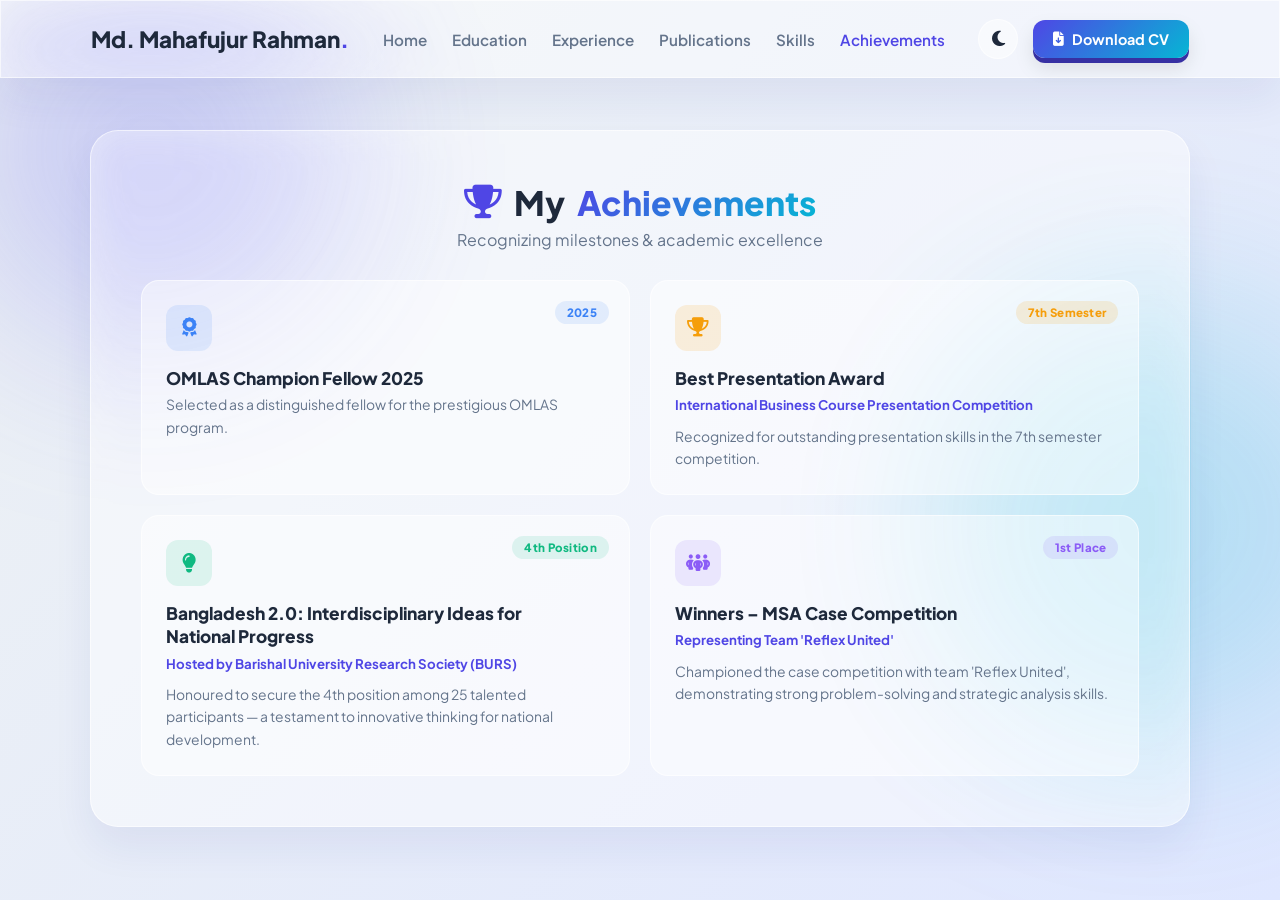
==== achievements.html @ bdf2645d "Rename Achievements.html to achievements.html" ====
<!DOCTYPE html>
<html lang="en" data-theme="light">
<head>
  <meta charset="UTF-8">
  <meta name="viewport" content="width=device-width, initial-scale=1.0">
  <title>Achievements | Md. Mahafujur Rahman</title>
  <link rel="stylesheet" href="style.css?v=7">
  <link rel="stylesheet" href="https://cdnjs.cloudflare.com/ajax/libs/font-awesome/6.4.0/css/all.min.css">
</head>
<body>

  <!-- Background Shapes -->
  <div class="bg-shape shape1"></div>
  <div class="bg-shape shape2"></div>

  <!-- Navigation Bar -->
  <nav class="navbar">
    <div class="logo">Md. Mahafujur Rahman<span>.</span></div>
    <ul class="nav-links">
      <li><a href="index.html">Home</a></li>
      <li><a href="education.html">Education</a></li>
      <li><a href="experience.html">Experience</a></li>
      <li><a href="publications.html">Publications</a></li>
      <li><a href="skills.html">Skills</a></li>
      <li><a href="achievements.html" class="active">Achievements</a></li>
    </ul>
    <div class="nav-right">
      <button id="theme-toggle" aria-label="Toggle Theme">
        <i class="fa-solid fa-moon"></i>
      </button>
      <a href="cv.pdf" download class="cv-btn-3d">
        <i class="fa-solid fa-file-arrow-down"></i> Download CV
      </a>
    </div>
  </nav>

  <!-- Achievements Section -->
  <section class="hero-section">
    <div class="glass-card main-card">

      <!-- Header -->
      <div class="edu-header">
        <h2><i class="fa-solid fa-trophy"></i> My <span class="gradient-text">Achievements</span></h2>
        <p>Recognizing milestones &amp; academic excellence</p>
      </div>

      <div class="ach-grid">

        <!-- 1. OMLAS Champion Fellow -->
        <div class="ach-card">
          <span class="ach-badge blue">2025</span>
          <div class="ach-icon blue"><i class="fa-solid fa-award"></i></div>
          <h4>OMLAS Champion Fellow 2025</h4>
          <p>Selected as a distinguished fellow for the prestigious OMLAS program.</p>
        </div>

        <!-- 2. Best Presentation Award -->
        <div class="ach-card">
          <span class="ach-badge yellow">7th Semester</span>
          <div class="ach-icon yellow"><i class="fa-solid fa-trophy"></i></div>
          <h4>Best Presentation Award</h4>
          <p class="ach-sub">International Business Course Presentation Competition</p>
          <p>Recognized for outstanding presentation skills in the 7th semester competition.</p>
        </div>

        <!-- 3. Bangladesh 2.0 Contest -->
        <div class="ach-card">
          <span class="ach-badge green">4th Position</span>
          <div class="ach-icon green"><i class="fa-solid fa-lightbulb"></i></div>
          <h4>Bangladesh 2.0: Interdisciplinary Ideas for National Progress</h4>
          <p class="ach-sub">Hosted by Barishal University Research Society (BURS)</p>
          <p>Honoured to secure the 4th position among 25 talented participants — a testament to innovative thinking for national development.</p>
        </div>

        <!-- 4. MSA Case Competition -->
        <div class="ach-card">
          <span class="ach-badge purple">1st Place</span>
          <div class="ach-icon purple"><i class="fa-solid fa-people-group"></i></div>
          <h4>Winners – MSA Case Competition</h4>
          <p class="ach-sub">Representing Team 'Reflex United'</p>
          <p>Championed the case competition with team 'Reflex United', demonstrating strong problem-solving and strategic analysis skills.</p>
        </div>

      </div>

    </div>
  </section>

  <script src="script.js"></script>
</body>
</html>
---- style.css ----
@import url('https://fonts.googleapis.com/css2?family=Plus+Jakarta+Sans:wght@400;500;600;700;800&display=swap');

:root[data-theme="light"] {
  --bg-gradient: linear-gradient(135deg, #eef2f3 0%, #e0e7ff 100%);
  --glass-bg: rgba(255, 255, 255, 0.45);
  --glass-border: rgba(255, 255, 255, 0.6);
  --glass-shadow: 0 20px 40px rgba(31, 38, 135, 0.07);
  --text-main: #1e293b;
  --text-muted: #64748b;
  --accent-color: #4f46e5;
  --gradient-text: linear-gradient(135deg, #4f46e5 0%, #06b6d4 100%);
  --btn-shadow: #3730a3;
  --icon-hover: #ffffff;
}

:root[data-theme="dark"] {
  --bg-gradient: linear-gradient(135deg, #0f172a 0%, #172554 100%);
  --glass-bg: rgba(15, 23, 42, 0.55);
  --glass-border: rgba(255, 255, 255, 0.1);
  --glass-shadow: 0 20px 40px rgba(0, 0, 0, 0.3);
  --text-main: #f8fafc;
  --text-muted: #94a3b8;
  --accent-color: #38bdf8;
  --gradient-text: linear-gradient(135deg, #38bdf8 0%, #818cf8 100%);
  --btn-shadow: #1e1b4b;
  --icon-hover: #0f172a;
}

* {
  margin: 0;
  padding: 0;
  box-sizing: border-box;
  font-family: 'Plus Jakarta Sans', sans-serif;
  transition: all 0.3s cubic-bezier(0.4, 0, 0.2, 1);
}

body {
  background: var(--bg-gradient);
  min-height: 100vh;
  color: var(--text-main);
  overflow-x: hidden;
  position: relative;
}

.bg-shape {
  position: absolute;
  border-radius: 50%;
  filter: blur(90px);
  z-index: -1;
}

.shape1 {
  width: 400px;
  height: 400px;
  background: rgba(99, 102, 241, 0.25);
  top: -50px;
  left: -50px;
}

.shape2 {
  width: 450px;
  height: 450px;
  background: rgba(6, 182, 212, 0.2);
  top: 300px;
  right: -100px;
}

.shape3 {
  width: 350px;
  height: 350px;
  background: rgba(236, 72, 153, 0.15);
  bottom: 50px;
  left: 20%;
}

.glass-card, .navbar {
  background: var(--glass-bg);
  backdrop-filter: blur(20px);
  -webkit-backdrop-filter: blur(20px);
  border: 1px solid var(--glass-border);
  box-shadow: var(--glass-shadow);
}

.navbar {
  position: fixed;
  top: 0;
  width: 100%;
  display: flex;
  justify-content: space-between;
  align-items: center;
  padding: 18px 7%;
  z-index: 1000;
}

.logo {
  font-size: 1.4rem;
  font-weight: 800;
  color: var(--text-main);
}

.logo span {
  color: var(--accent-color);
}

.nav-links {
  display: flex;
  list-style: none;
  gap: 25px;
}

.nav-links a {
  color: var(--text-muted);
  text-decoration: none;
  font-weight: 600;
  font-size: 0.95rem;
}

.nav-links a:hover, .nav-links a.active {
  color: var(--accent-color);
}

.nav-right {
  display: flex;
  align-items: center;
  gap: 15px;
}

#theme-toggle {
  background: var(--glass-bg);
  border: 1px solid var(--glass-border);
  color: var(--text-main);
  width: 40px;
  height: 40px;
  border-radius: 50%;
  cursor: pointer;
  display: flex;
  align-items: center;
  justify-content: center;
  font-size: 1.1rem;
}

#theme-toggle:hover {
  transform: scale(1.1);
}

.cv-btn-3d {
  background: linear-gradient(135deg, #4f46e5, #06b6d4);
  color: #fff;
  padding: 10px 20px;
  border-radius: 12px;
  text-decoration: none;
  font-weight: 700;
  font-size: 0.9rem;
  box-shadow: 0px 5px 0px var(--btn-shadow), 0px 10px 20px rgba(0,0,0,0.1);
  display: inline-flex;
  align-items: center;
  gap: 8px;
}

.cv-btn-3d:active {
  transform: translateY(4px);
  box-shadow: 0px 1px 0px var(--btn-shadow);
}

.hero-section {
  padding: 130px 7% 60px 7%;
}

.main-card {
  border-radius: 28px;
  padding: 50px;
}

.hero-grid {
  display: flex;
  justify-content: space-between;
  align-items: center;
  gap: 40px;
  margin-bottom: 50px;
}

.badge {
  display: inline-block;
  background: rgba(79, 70, 229, 0.1);
  color: var(--accent-color);
  padding: 6px 16px;
  border-radius: 30px;
  font-size: 0.9rem;
  font-weight: 700;
  letter-spacing: 0.5px;
  border: 1px solid rgba(79, 70, 229, 0.2);
  margin-bottom: 15px;
}

.hero-left h1 {
  font-size: 2.8rem;
  font-weight: 800;
  margin-bottom: 8px;
  line-height: 1.2;
}

.gradient-text {
  background: var(--gradient-text);
  -webkit-background-clip: text;
  -webkit-text-fill-color: transparent;
}

.bio-text {
  color: var(--text-muted);
  font-size: 1.05rem;
  line-height: 1.7;
  max-width: 540px;
  margin-bottom: 25px;
}

.social-links {
  display: flex;
  gap: 14px;
}

.social-icon {
  width: 45px;
  height: 45px;
  border-radius: 50%;
  background: var(--glass-bg);
  border: 1px solid var(--glass-border);
  display: flex;
  align-items: center;
  justify-content: center;
  color: var(--text-main);
  font-size: 1.2rem;
  text-decoration: none;
  box-shadow: 0 4px 10px rgba(0,0,0,0.05);
}

.social-icon:hover {
  background: var(--accent-color);
  color: var(--icon-hover);
  transform: translateY(-5px) scale(1.05);
  box-shadow: 0 10px 20px rgba(79, 70, 229, 0.3);
}

/* Image Wrapper with Hover Zoom Effect */
.img-wrapper {
  width: 270px;
  height: 270px;
  border-radius: 50%;
  overflow: hidden;
  border: 6px solid var(--glass-border);
  box-shadow: 0 15px 35px rgba(0, 0, 0, 0.15);
}

.profile-img {
  width: 100%;
  height: 100%;
  object-fit: cover;
  transition: transform 0.5s ease;
}

.img-wrapper:hover .profile-img {
  transform: scale(1.1);
}

.video-container {
  border-top: 1px solid var(--glass-border);
  padding-top: 35px;
}

.video-container h3 {
  font-size: 1.2rem;
  margin-bottom: 20px;
  color: var(--text-main);
  display: flex;
  align-items: center;
  gap: 10px;
}

.video-frame {
  position: relative;
  padding-bottom: 42%;
  height: 0;
  overflow: hidden;
  border-radius: 20px;
  border: 1px solid var(--glass-border);
}

.video-frame iframe {
  position: absolute;
  top: 0;
  left: 0;
  width: 100%;
  height: 100%;
  border: 0;
}

@media (max-width: 900px) {
  .hero-grid {
    flex-direction: column-reverse;
    text-align: center;
  }
  .bio-text {
    margin: 0 auto 25px auto;
  }
  .social-links {
    justify-content: center;
  }
  .nav-links {
    display: none;
  }
  .video-frame {
    padding-bottom: 56.25%;
  }
}




/* Clean Roadmap Styles */
.edu-title {
  text-align: center;
  margin-bottom: 40px;
}

.edu-title h2 {
  font-size: 2rem;
  font-weight: 800;
}

.edu-title p {
  color: var(--text-muted);
}

.timeline-wrapper {
  position: relative;
  max-width: 1150px;
  margin: 0 auto;
  padding: 20px 0;
  display: grid;
  grid-template-columns: 1fr 1fr;
  column-gap: 50px;
  row-gap: 18px;
  align-items: start;
}

/* Center Line */
.timeline-wrapper::before {
  content: '';
  position: absolute;
  top: 0;
  bottom: 0;
  left: 50%;
  width: 4px;
  background: var(--accent-color);
  transform: translateX(-50%);
  border-radius: 2px;
  z-index: 0;
}

.timeline-node {
  position: relative;
  text-align: left;
}

/* Number Badges (1, 2, 3, 4) — sit right on the center line at the card's own top */
.node-number {
  position: absolute;
  top: 15px;
  width: 38px;
  height: 38px;
  border-radius: 50%;
  color: #fff;
  font-weight: 800;
  display: flex;
  align-items: center;
  justify-content: center;
  z-index: 2;
  border: 3px solid var(--bg-main, #fff);
  box-shadow: 0 4px 10px rgba(0,0,0,0.15);
}

.left-node .node-number { top: 15px; right: -44px; }
.right-node .node-number { top: 68px; left: -44px; }

.n1 { background: #ec4899; }
.n2 { background: #f59e0b; }
.n3 { background: #8b5cf6; }
.n4 { background: #10b981; }

/* Box Styling */
.node-box {
  background: var(--glass-bg, rgba(255,255,255,0.6));
  border: 1px solid var(--glass-border, rgba(0,0,0,0.1));
  backdrop-filter: blur(10px);
  padding: 18px;
  border-radius: 14px;
  box-shadow: 0 4px 15px rgba(0,0,0,0.05);
  text-align: left;
}

.badge {
  display: inline-block;
  background: var(--accent-color);
  color: #fff;
  font-size: 0.75rem;
  font-weight: 700;
  padding: 2px 8px;
  border-radius: 6px;
  margin-bottom: 6px;
}

.node-box h3 {
  font-size: 1.1rem;
  font-weight: 700;
  margin-bottom: 4px;
}

.node-box h4 {
  font-size: 0.9rem;
  color: var(--accent-color);
  margin-bottom: 6px;
}

.time {
  font-size: 0.85rem;
  color: var(--text-muted);
  margin-bottom: 6px;
}

.score {
  display: inline-block;
  background: rgba(79, 70, 229, 0.1);
  color: var(--accent-color);
  font-weight: 700;
  font-size: 0.85rem;
  padding: 3px 8px;
  border-radius: 6px;
}

/* Mobile Responsive */
@media (max-width: 768px) {
  .timeline-wrapper {
    grid-template-columns: 1fr;
    row-gap: 16px;
  }

  .timeline-wrapper::before {
    left: 20px;
  }

  .timeline-node {
    padding-left: 40px;
  }

  .left-node .node-number,
  .right-node .node-number {
    top: 15px;
    left: 1px;
    right: auto;
  }
}



/* Page Transition Animation */
body {
  animation: pageFadeIn 0.6s ease-out forwards;
}

@keyframes pageFadeIn {
  from {
    opacity: 0;
    transform: translateY(15px);
  }
  to {
    opacity: 1;
    transform: translateY(0);
  }
}





/* ============================================
   EDUCATION PAGE REDESIGN (infographic style)
   Append this whole block to the end of style.css
   ============================================ */

/* ---- Color tokens for icon/accent chips ---- */
:root[data-theme="light"] {
  --chip-blue-bg: rgba(59, 130, 246, 0.12);
  --chip-blue: #3b82f6;
  --chip-purple-bg: rgba(139, 92, 246, 0.12);
  --chip-purple: #8b5cf6;
  --chip-green-bg: rgba(16, 185, 129, 0.12);
  --chip-green: #10b981;
  --chip-yellow-bg: rgba(245, 158, 11, 0.14);
  --chip-yellow: #f59e0b;
}

:root[data-theme="dark"] {
  --chip-blue-bg: rgba(59, 130, 246, 0.18);
  --chip-blue: #60a5fa;
  --chip-purple-bg: rgba(139, 92, 246, 0.18);
  --chip-purple: #a78bfa;
  --chip-green-bg: rgba(16, 185, 129, 0.18);
  --chip-green: #34d399;
  --chip-yellow-bg: rgba(245, 158, 11, 0.2);
  --chip-yellow: #fbbf24;
}

/* ---- Header ---- */
.edu-header {
  text-align: center;
  margin-bottom: 30px;
}

.edu-header h2 {
  font-size: 2.1rem;
  font-weight: 800;
  display: flex;
  align-items: center;
  justify-content: center;
  gap: 12px;
}

.edu-header h2 i {
  color: var(--accent-color);
}

.edu-header p {
  color: var(--text-muted);
  margin-top: 6px;
}

/* ---- Top Stats Bar ---- */
.stats-bar {
  display: flex;
  justify-content: space-between;
  align-items: center;
  gap: 10px;
  background: var(--glass-bg);
  border: 1px solid var(--glass-border);
  border-radius: 18px;
  padding: 20px 25px;
  margin-bottom: 35px;
  flex-wrap: wrap;
}

.stat-item {
  display: flex;
  align-items: center;
  gap: 12px;
  flex: 1;
  min-width: 200px;
  padding: 5px 15px;
  border-right: 1px solid var(--glass-border);
}

.stat-item:last-child {
  border-right: none;
}

.stat-icon {
  width: 42px;
  height: 42px;
  min-width: 42px;
  border-radius: 12px;
  display: flex;
  align-items: center;
  justify-content: center;
  font-size: 1.1rem;
}

.stat-icon.blue   { background: var(--chip-blue-bg);   color: var(--chip-blue); }
.stat-icon.purple { background: var(--chip-purple-bg); color: var(--chip-purple); }
.stat-icon.green  { background: var(--chip-green-bg);  color: var(--chip-green); }
.stat-icon.yellow { background: var(--chip-yellow-bg); color: var(--chip-yellow); }

.stat-text h4 {
  font-size: 1rem;
  font-weight: 800;
  margin-bottom: 2px;
}

.stat-text span {
  font-size: 0.8rem;
  color: var(--text-muted);
  line-height: 1.3;
  display: block;
}

/* ---- Split node box (info + detail list side by side) ---- */
.node-box.split-box {
  display: flex;
  gap: 18px;
  text-align: left;
  padding: 20px;
}

.node-main {
  flex: 1;
  min-width: 0;
}

.node-icon {
  width: 38px;
  height: 38px;
  border-radius: 10px;
  display: flex;
  align-items: center;
  justify-content: center;
  margin-bottom: 10px;
  font-size: 1rem;
}

.node-icon.blue   { background: var(--chip-blue-bg);   color: var(--chip-blue); }
.node-icon.purple { background: var(--chip-purple-bg); color: var(--chip-purple); }
.node-icon.green  { background: var(--chip-green-bg);  color: var(--chip-green); }
.node-icon.yellow { background: var(--chip-yellow-bg); color: var(--chip-yellow); }

.status-badge {
  display: inline-block;
  font-size: 0.75rem;
  font-weight: 700;
  padding: 3px 10px;
  border-radius: 20px;
  margin-top: 6px;
}

.status-badge.in-progress {
  background: var(--chip-green-bg);
  color: var(--chip-green);
}

.node-side {
  flex: 1;
  min-width: 0;
  border-left: 1px solid var(--glass-border);
  padding-left: 18px;
}

.node-side h5 {
  font-size: 0.85rem;
  font-weight: 700;
  color: var(--text-main);
  margin-bottom: 8px;
  display: flex;
  align-items: center;
  gap: 6px;
}

.node-side h5 i {
  color: var(--accent-color);
  font-size: 0.8rem;
}

.node-side ul {
  list-style: none;
  padding: 0;
  margin: 0;
}

.node-side ul li {
  font-size: 0.85rem;
  color: var(--text-muted);
  padding-left: 14px;
  position: relative;
  margin-bottom: 6px;
  line-height: 1.4;
}

.node-side ul li::before {
  content: '';
  position: absolute;
  left: 0;
  top: 7px;
  width: 5px;
  height: 5px;
  border-radius: 50%;
  background: var(--accent-color);
}

/* ---- Bottom "Academic Interests" bar ---- */
.interests-bar {
  display: grid;
  grid-template-columns: 1.1fr 1fr 1fr 1fr;
  gap: 20px;
  background: var(--glass-bg);
  border: 1px solid var(--glass-border);
  border-radius: 18px;
  padding: 25px;
  margin-top: 45px;
}

.interest-item {
  display: flex;
  gap: 12px;
  align-items: flex-start;
}

.interest-icon {
  width: 40px;
  height: 40px;
  min-width: 40px;
  border-radius: 12px;
  display: flex;
  align-items: center;
  justify-content: center;
  font-size: 1rem;
}

.interest-icon.dark   { background: rgba(100, 116, 139, 0.15); color: var(--text-main); }
.interest-icon.blue   { background: var(--chip-blue-bg);   color: var(--chip-blue); }
.interest-icon.purple { background: var(--chip-purple-bg); color: var(--chip-purple); }
.interest-icon.green  { background: var(--chip-green-bg);  color: var(--chip-green); }

.interest-item h4 {
  font-size: 0.95rem;
  font-weight: 700;
  margin-bottom: 6px;
}

.interest-item p {
  font-size: 0.82rem;
  color: var(--text-muted);
  line-height: 1.5;
}

.interest-item ul {
  list-style: none;
  padding: 0;
  margin: 0;
}

.interest-item ul li {
  font-size: 0.8rem;
  color: var(--text-muted);
  padding-left: 12px;
  position: relative;
  margin-bottom: 4px;
}

.interest-item ul li::before {
  content: '';
  position: absolute;
  left: 0;
  top: 6px;
  width: 4px;
  height: 4px;
  border-radius: 50%;
  background: var(--accent-color);
}

/* ---- Footer tagline ---- */
.edu-footer {
  text-align: center;
  margin-top: 30px;
  color: var(--text-muted);
  font-size: 0.85rem;
  font-style: italic;
}

.edu-footer span {
  color: var(--accent-color);
  font-weight: 600;
}

/* ---- Responsive ---- */
@media (max-width: 900px) {
  .interests-bar {
    grid-template-columns: 1fr 1fr;
  }
}

@media (max-width: 768px) {
  .stats-bar {
    flex-direction: column;
    align-items: stretch;
  }
  .stat-item {
    border-right: none;
    border-bottom: 1px solid var(--glass-border);
    padding-bottom: 15px;
  }
  .stat-item:last-child {
    border-bottom: none;
  }
}

@media (max-width: 600px) {
  .node-box.split-box {
    flex-direction: column;
  }
  .node-side {
    border-left: none;
    padding-left: 0;
    border-top: 1px solid var(--glass-border);
    padding-top: 14px;
  }
  .interests-bar {
    grid-template-columns: 1fr;
  }
}

/* ============================================
   EXPERIENCE PAGE (My Experience list)
   Append this whole block to the end of style.css
   (uses the same --chip-blue / --chip-purple / --chip-green /
   --chip-yellow tokens already added for the Education page)
   ============================================ */

/* ---- Top 3 highlight cards ---- */
.exp-stats-grid {
  display: grid;
  grid-template-columns: repeat(3, 1fr);
  gap: 20px;
  margin-bottom: 40px;
}

.exp-stat-card {
  background: var(--glass-bg);
  border: 1px solid var(--glass-border);
  border-radius: 18px;
  padding: 28px 20px;
  text-align: center;
}

.exp-stat-icon {
  width: 56px;
  height: 56px;
  border-radius: 16px;
  display: flex;
  align-items: center;
  justify-content: center;
  margin: 0 auto 14px;
  font-size: 1.4rem;
}

.exp-stat-icon.blue   { background: var(--chip-blue-bg);   color: var(--chip-blue); }
.exp-stat-icon.purple { background: var(--chip-purple-bg); color: var(--chip-purple); }
.exp-stat-icon.green  { background: var(--chip-green-bg);  color: var(--chip-green); }
.exp-stat-icon.yellow { background: var(--chip-yellow-bg); color: var(--chip-yellow); }

.exp-stat-card p {
  font-weight: 700;
  font-size: 0.95rem;
  color: var(--text-main);
}

/* ---- "My Experience" list heading ---- */
.exp-list-title {
  font-size: 1.3rem;
  font-weight: 800;
  margin-bottom: 20px;
}

/* ---- Experience item cards ---- */
.exp-list {
  display: flex;
  flex-direction: column;
  gap: 16px;
}

.exp-item {
  display: grid;
  grid-template-columns: auto 250px 1fr;
  gap: 24px;
  align-items: start;
  background: var(--glass-bg);
  border: 1px solid var(--glass-border);
  border-radius: 16px;
  padding: 22px;
  text-align: left;
}

.exp-icon {
  width: 46px;
  height: 46px;
  min-width: 46px;
  border-radius: 12px;
  display: flex;
  align-items: center;
  justify-content: center;
  font-size: 1.15rem;
}

.exp-icon.blue   { background: var(--chip-blue-bg);   color: var(--chip-blue); }
.exp-icon.purple { background: var(--chip-purple-bg); color: var(--chip-purple); }
.exp-icon.yellow { background: var(--chip-yellow-bg); color: var(--chip-yellow); }
.exp-icon.green  { background: var(--chip-green-bg);  color: var(--chip-green); }

.exp-info h4 {
  font-size: 1.05rem;
  font-weight: 700;
  margin-bottom: 6px;
}

.exp-meta {
  font-size: 0.82rem;
  color: var(--text-muted);
  line-height: 1.5;
}

.exp-details {
  list-style: none;
  padding: 0;
  margin: 0;
}

.exp-details li {
  font-size: 0.88rem;
  color: var(--text-muted);
  position: relative;
  padding-left: 15px;
  margin-bottom: 7px;
  line-height: 1.55;
}

.exp-details li:last-child {
  margin-bottom: 0;
}

.exp-details li::before {
  content: '';
  position: absolute;
  left: 0;
  top: 8px;
  width: 5px;
  height: 5px;
  border-radius: 50%;
  background: var(--accent-color);
}

.exp-details li strong {
  color: var(--text-main);
}

/* ---- Responsive ---- */
@media (max-width: 900px) {
  .exp-item {
    grid-template-columns: auto 1fr;
  }
  .exp-info {
    grid-column: 2;
  }
  .exp-details {
    grid-column: 1 / -1;
    margin-top: 4px;
  }
}

@media (max-width: 600px) {
  .exp-stats-grid {
    grid-template-columns: 1fr;
  }
  .exp-item {
    grid-template-columns: 1fr;
  }
  .exp-icon {
    margin-bottom: 4px;
  }
  .exp-info,
  .exp-details {
    grid-column: 1;
  }
}

/* ============================================
   PUBLICATIONS PAGE
   Append this whole block to the end of style.css
   (uses the same --chip-blue / --chip-purple / --chip-green /
   --chip-yellow tokens already added for the Education page)
   ============================================ */

/* ---- Top 4 stat cards ---- */
.pub-stats-grid {
  display: grid;
  grid-template-columns: repeat(4, 1fr);
  gap: 20px;
  margin-bottom: 35px;
}

.pub-stat-card {
  background: var(--glass-bg);
  border: 1px solid var(--glass-border);
  border-radius: 18px;
  padding: 20px;
  text-align: left;
}

.pub-stat-icon {
  width: 42px;
  height: 42px;
  border-radius: 12px;
  display: flex;
  align-items: center;
  justify-content: center;
  margin-bottom: 14px;
  font-size: 1.05rem;
}

.pub-stat-icon.blue   { background: var(--chip-blue-bg);   color: var(--chip-blue); }
.pub-stat-icon.purple { background: var(--chip-purple-bg); color: var(--chip-purple); }
.pub-stat-icon.green  { background: var(--chip-green-bg);  color: var(--chip-green); }
.pub-stat-icon.yellow { background: var(--chip-yellow-bg); color: var(--chip-yellow); }

.pub-stat-card .pub-stat-label {
  font-size: 0.95rem;
  color: var(--text-main);
  margin-bottom: 2px;
}

.pub-stat-card .pub-stat-value {
  font-size: 1.9rem;
  font-weight: 800;
  color: var(--text-main);
}

/* ---- Publication entry card ---- */
.pub-list {
  display: flex;
  flex-direction: column;
  gap: 18px;
}

.pub-card {
  background: var(--glass-bg);
  border: 1px solid var(--glass-border);
  border-radius: 20px;
  padding: 26px;
  text-align: left;
}

.pub-title {
  font-size: 1.2rem;
  font-weight: 800;
  line-height: 1.45;
  margin-bottom: 16px;
}

.pub-title a {
  color: var(--text-main);
  text-decoration: none;
  background: var(--chip-blue-bg);
  box-shadow: 0 0 0 4px var(--chip-blue-bg);
  border-radius: 5px;
  transition: color 0.2s ease;
}

.pub-title a:hover {
  color: var(--accent-color);
}

.pub-title a i {
  font-size: 0.75em;
  margin-left: 6px;
  color: var(--chip-blue);
}

.pub-tags {
  display: flex;
  flex-wrap: wrap;
  gap: 10px;
  margin-bottom: 18px;
}

.pub-tag {
  display: inline-flex;
  align-items: center;
  gap: 7px;
  background: var(--glass-bg);
  border: 1px solid var(--glass-border);
  padding: 6px 14px;
  border-radius: 20px;
  font-size: 0.82rem;
  font-weight: 600;
  color: var(--text-main);
}

.pub-tag i {
  color: var(--accent-color);
  font-size: 0.85em;
}

.pub-details-box {
  background: rgba(120, 120, 160, 0.06);
  border: 1px solid var(--glass-border);
  border-radius: 14px;
  padding: 18px 20px;
}

.pub-details-box p {
  font-size: 0.88rem;
  color: var(--text-muted);
  margin-bottom: 8px;
  line-height: 1.6;
}

.pub-details-box p:last-child {
  margin-bottom: 0;
}

.pub-details-box strong {
  color: var(--text-main);
  font-weight: 700;
}

/* ---- Responsive ---- */
@media (max-width: 900px) {
  .pub-stats-grid {
    grid-template-columns: repeat(2, 1fr);
  }
}

@media (max-width: 500px) {
  .pub-stats-grid {
    grid-template-columns: 1fr;
  }
}

/* ---- Research Interest pill bar (bottom of Publications page) ---- */
.research-interest-bar {
  display: flex;
  align-items: center;
  flex-wrap: wrap;
  gap: 12px 26px;
  background: var(--glass-bg);
  border: 1.5px solid var(--accent-color);
  border-radius: 40px;
  padding: 14px 28px;
  margin-top: 28px;
}

.ri-title {
  display: flex;
  align-items: center;
  gap: 10px;
  font-size: 1.05rem;
  font-weight: 800;
  color: var(--text-main);
  white-space: nowrap;
}

.ri-title .ri-icon {
  width: 34px;
  height: 34px;
  min-width: 34px;
  border-radius: 50%;
  background: var(--chip-purple-bg);
  color: var(--chip-purple);
  display: flex;
  align-items: center;
  justify-content: center;
  font-size: 0.95rem;
}

.ri-title .ri-dot {
  color: var(--accent-color);
}

.ri-items {
  display: flex;
  align-items: center;
  flex-wrap: wrap;
  gap: 10px 18px;
  font-size: 0.9rem;
  font-weight: 600;
  color: var(--text-main);
}

.ri-item {
  display: inline-flex;
  align-items: center;
  gap: 7px;
  white-space: nowrap;
}

.ri-item i {
  color: var(--accent-color);
  font-size: 0.85em;
}

.ri-sep {
  color: var(--text-muted);
  font-size: 0.8rem;
}

@media (max-width: 700px) {
  .research-interest-bar {
    border-radius: 20px;
  }
}

/* ============================================
   SKILLS PAGE
   Append this whole block to the end of style.css
   ============================================ */

/* ---- Two-column top panels (Methodologies / Tools) ---- */
.skills-2col {
  display: grid;
  grid-template-columns: 1fr 1fr;
  gap: 24px;
  margin-bottom: 26px;
  align-items: start;
}

.skills-panel {
  background: var(--glass-bg);
  border: 1px solid var(--glass-border);
  border-radius: 18px;
  padding: 22px;
}

.skills-panel h3 {
  font-size: 1.08rem;
  font-weight: 800;
  margin-bottom: 16px;
}

/* ---- Core Research Methodologies ---- */
.method-grid {
  display: grid;
  grid-template-columns: 1fr 1fr;
  gap: 14px;
}

.method-card {
  background: rgba(120, 120, 160, 0.06);
  border: 1px solid var(--glass-border);
  border-radius: 14px;
  padding: 14px;
}

.method-icon {
  width: 34px;
  height: 34px;
  border-radius: 10px;
  display: flex;
  align-items: center;
  justify-content: center;
  margin-bottom: 10px;
  font-size: 0.9rem;
}

.method-icon.blue   { background: var(--chip-blue-bg);   color: var(--chip-blue); }
.method-icon.purple { background: var(--chip-purple-bg); color: var(--chip-purple); }
.method-icon.green  { background: var(--chip-green-bg);  color: var(--chip-green); }
.method-icon.yellow { background: var(--chip-yellow-bg); color: var(--chip-yellow); }

.method-card h4 {
  font-size: 0.88rem;
  font-weight: 700;
  margin-bottom: 5px;
  line-height: 1.3;
}

.method-card p {
  font-size: 0.75rem;
  color: var(--text-muted);
  line-height: 1.45;
  margin-bottom: 12px;
  min-height: 32px;
}

.progress-track {
  height: 6px;
  border-radius: 4px;
  background: rgba(120, 120, 160, 0.18);
  overflow: hidden;
  position: relative;
}

.progress-fill {
  height: 100%;
  border-radius: 4px;
  background: linear-gradient(90deg, var(--chip-blue), var(--chip-purple));
}

.progress-pct {
  display: block;
  text-align: right;
  font-size: 0.7rem;
  font-weight: 800;
  color: var(--text-main);
  margin-top: 5px;
}

/* ---- Analytical Software & Data Tools ---- */
.tools-grid {
  display: grid;
  grid-template-columns: repeat(4, 1fr);
  gap: 12px;
}

.tool-card {
  background: rgba(120, 120, 160, 0.06);
  border: 1px solid var(--glass-border);
  border-radius: 14px;
  padding: 14px 8px;
  text-align: center;
}

.tool-icon {
  width: 44px;
  height: 44px;
  border-radius: 12px;
  display: flex;
  align-items: center;
  justify-content: center;
  margin: 0 auto 8px;
  font-size: 1.25rem;
  font-weight: 800;
}

.tool-icon.python   { background: #fff; color: #3776ab; border: 1px solid var(--glass-border); }
.tool-icon.rstudio  { background: #eef2ff; color: #2563eb; border: 1px solid var(--glass-border); }
.tool-icon.spss     { background: #4338ca; color: #fff; font-size: 0.62rem; letter-spacing: 0.5px; }
.tool-icon.amos     { background: #1f2937; color: #fff; font-size: 1rem; }
.tool-icon.smartpls { background: #0ea5e9; color: #fff; }
.tool-icon.powerbi  { background: #f2c811; color: #3a3000; }
.tool-icon.sql      { background: #0369a1; color: #fff; font-size: 0.68rem; letter-spacing: 0.5px; }
.tool-icon.nvivo    { background: #059669; color: #fff; font-size: 1rem; }

.tool-card span {
  display: block;
  font-size: 0.78rem;
  font-weight: 700;
  color: var(--text-main);
}

/* ---- Language & Communication Skills (full width row) ---- */
.lang-title-row {
  margin-bottom: 16px;
}

.lang-grid {
  display: grid;
  grid-template-columns: repeat(4, 1fr);
  gap: 16px;
  margin-bottom: 26px;
}

.lang-card {
  background: var(--glass-bg);
  border: 1px solid var(--glass-border);
  border-radius: 16px;
  padding: 18px;
}

.lang-card-head {
  display: flex;
  align-items: center;
  justify-content: space-between;
  margin-bottom: 8px;
}

.lang-card-head .lang-name {
  display: flex;
  align-items: center;
  gap: 8px;
  font-weight: 700;
  font-size: 0.92rem;
}

.lang-card-head .lang-name i {
  color: var(--accent-color);
}

.lang-card-head .lang-pct {
  font-weight: 800;
  font-size: 0.92rem;
  color: var(--accent-color);
}

.lang-card p {
  font-size: 0.78rem;
  color: var(--text-muted);
  line-height: 1.45;
  margin-bottom: 12px;
  min-height: 34px;
}

/* ---- Professional Skills (full width row) ---- */
.prof-grid {
  display: grid;
  grid-template-columns: 1fr 1fr;
  gap: 16px;
}

.prof-card {
  background: var(--glass-bg);
  border: 1px solid var(--glass-border);
  border-radius: 16px;
  padding: 18px 20px;
  display: flex;
  align-items: center;
  gap: 16px;
}

.prof-icon {
  width: 46px;
  height: 46px;
  min-width: 46px;
  border-radius: 12px;
  display: flex;
  align-items: center;
  justify-content: center;
  font-size: 1.15rem;
}

.prof-icon.blue   { background: var(--chip-blue-bg);   color: var(--chip-blue); }
.prof-icon.purple { background: var(--chip-purple-bg); color: var(--chip-purple); }

.prof-card h4 {
  font-size: 0.98rem;
  font-weight: 700;
  margin-bottom: 4px;
}

.prof-card p {
  font-size: 0.8rem;
  color: var(--text-muted);
  line-height: 1.4;
}

/* ---- Responsive ---- */
@media (max-width: 900px) {
  .skills-2col {
    grid-template-columns: 1fr;
  }
  .lang-grid {
    grid-template-columns: 1fr 1fr;
  }
  .tools-grid {
    grid-template-columns: repeat(4, 1fr);
  }
}

@media (max-width: 600px) {
  .method-grid {
    grid-template-columns: 1fr;
  }
  .tools-grid {
    grid-template-columns: repeat(2, 1fr);
  }
  .lang-grid {
    grid-template-columns: 1fr;
  }
  .prof-grid {
    grid-template-columns: 1fr;
  }
}

/* ============================================
   ACHIEVEMENTS PAGE
   Append this whole block to the end of style.css
   ============================================ */

.ach-grid {
  display: grid;
  grid-template-columns: 1fr 1fr;
  gap: 20px;
}

.ach-card {
  position: relative;
  background: var(--glass-bg);
  border: 1px solid var(--glass-border);
  border-radius: 18px;
  padding: 24px;
  text-align: left;
}

.ach-badge {
  position: absolute;
  top: 20px;
  right: 20px;
  font-weight: 800;
  font-size: 0.72rem;
  letter-spacing: 0.3px;
  padding: 4px 12px;
  border-radius: 20px;
}

.ach-badge.blue   { background: var(--chip-blue-bg);   color: var(--chip-blue); }
.ach-badge.purple { background: var(--chip-purple-bg); color: var(--chip-purple); }
.ach-badge.green  { background: var(--chip-green-bg);  color: var(--chip-green); }
.ach-badge.yellow { background: var(--chip-yellow-bg); color: var(--chip-yellow); }

.ach-icon {
  width: 46px;
  height: 46px;
  border-radius: 12px;
  display: flex;
  align-items: center;
  justify-content: center;
  margin-bottom: 16px;
  font-size: 1.2rem;
}

.ach-icon.blue   { background: var(--chip-blue-bg);   color: var(--chip-blue); }
.ach-icon.purple { background: var(--chip-purple-bg); color: var(--chip-purple); }
.ach-icon.green  { background: var(--chip-green-bg);  color: var(--chip-green); }
.ach-icon.yellow { background: var(--chip-yellow-bg); color: var(--chip-yellow); }

.ach-card h4 {
  font-size: 1.08rem;
  font-weight: 800;
  margin-bottom: 4px;
  line-height: 1.35;
  padding-right: 70px;
}

.ach-card .ach-sub {
  font-size: 0.83rem;
  color: var(--accent-color);
  font-weight: 700;
  margin-bottom: 10px;
}

.ach-card p {
  font-size: 0.87rem;
  color: var(--text-muted);
  line-height: 1.6;
}

@media (max-width: 700px) {
  .ach-grid {
    grid-template-columns: 1fr;
  }
  .ach-card h4 {
    padding-right: 0;
    margin-top: 6px;
  }
}
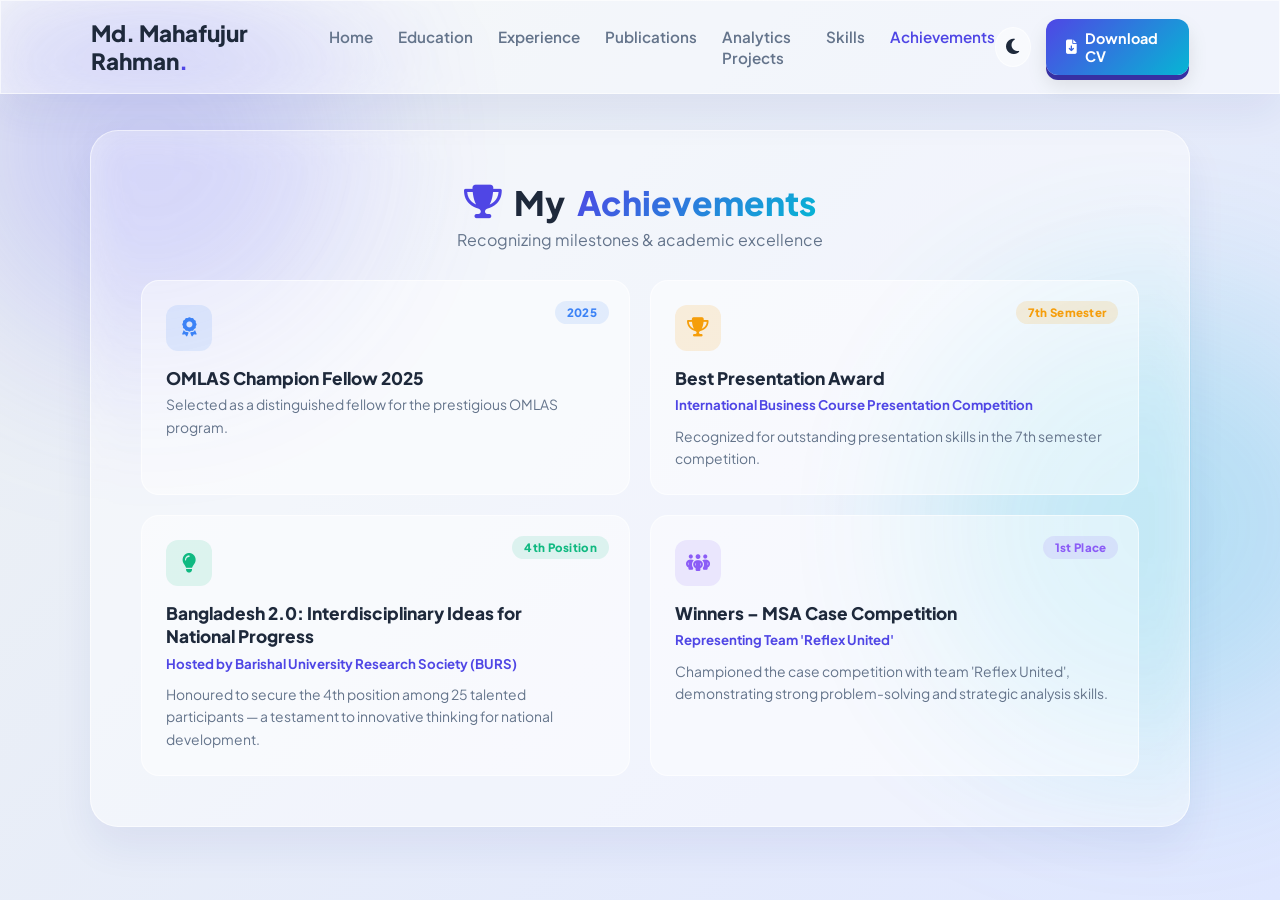
==== commit b93b342e: "Rename Achievements.html to achievements.html" ====
--- a/achievements.html
+++ b/achievements.html
@@ -21,9 +21,13 @@
       <li><a href="education.html">Education</a></li>
       <li><a href="experience.html">Experience</a></li>
       <li><a href="publications.html">Publications</a></li>
+      <li><a href="analytics projects.html">Analytics Projects</a></li>
       <li><a href="skills.html">Skills</a></li>
       <li><a href="achievements.html" class="active">Achievements</a></li>
     </ul>
+    <button class="menu-toggle" id="menu-toggle" aria-label="Toggle Menu">
+      <i class="fa-solid fa-bars"></i>
+    </button>
     <div class="nav-right">
       <button id="theme-toggle" aria-label="Toggle Theme">
         <i class="fa-solid fa-moon"></i>
--- a/style.css
+++ b/style.css
@@ -115,6 +115,17 @@
   font-size: 0.95rem;
 }
 
+/* Hamburger menu button - hidden on desktop */
+.menu-toggle {
+  display: none;
+  background: none;
+  border: none;
+  font-size: 1.4rem;
+  color: var(--text-main);
+  cursor: pointer;
+  padding: 6px 10px;
+}
+
 .nav-links a:hover, .nav-links a.active {
   color: var(--accent-color);
 }
@@ -160,6 +171,34 @@
 .cv-btn-3d:active {
   transform: translateY(4px);
   box-shadow: 0px 1px 0px var(--btn-shadow);
+}
+
+/* Light "Contact Me" 3D Button */
+.contact-btn-3d {
+  background: var(--glass-bg);
+  color: var(--accent-color);
+  border: 2px solid var(--accent-color);
+  padding: 9px 20px;
+  border-radius: 12px;
+  text-decoration: none;
+  font-weight: 700;
+  font-size: 0.9rem;
+  box-shadow: 0px 5px 0px rgba(0, 0, 0, 0.08), 0px 10px 18px rgba(0, 0, 0, 0.06);
+  display: inline-flex;
+  align-items: center;
+  gap: 8px;
+  transition: transform 0.15s ease;
+  backdrop-filter: blur(6px);
+}
+
+.contact-btn-3d:hover {
+  background: var(--accent-color);
+  color: #fff;
+}
+
+.contact-btn-3d:active {
+  transform: translateY(4px);
+  box-shadow: 0px 1px 0px rgba(0, 0, 0, 0.08);
 }
 
 .hero-section {
@@ -216,6 +255,7 @@
 .social-links {
   display: flex;
   gap: 14px;
+  margin-bottom: 24px;
 }
 
 .social-icon {
@@ -306,6 +346,32 @@
   }
   .nav-links {
     display: none;
+    position: absolute;
+    top: 100%;
+    left: 0;
+    width: 100%;
+    flex-direction: column;
+    align-items: center;
+    gap: 0;
+    background: var(--glass-bg);
+    backdrop-filter: blur(20px);
+    -webkit-backdrop-filter: blur(20px);
+    border-top: 1px solid var(--glass-border);
+    padding: 10px 0;
+  }
+  .nav-links.active {
+    display: flex;
+  }
+  .nav-links li {
+    width: 100%;
+    text-align: center;
+  }
+  .nav-links a {
+    display: block;
+    padding: 14px 0;
+  }
+  .menu-toggle {
+    display: inline-block;
   }
   .video-frame {
     padding-bottom: 56.25%;
@@ -1323,6 +1389,45 @@
 .tool-icon.sql      { background: #0369a1; color: #fff; font-size: 0.68rem; letter-spacing: 0.5px; }
 .tool-icon.nvivo    { background: #059669; color: #fff; font-size: 1rem; }
 
+.cert-badge {
+  display: flex;
+  align-items: center;
+  gap: 16px;
+  margin: 20px 0;
+  padding: 12px 20px;
+  background: rgba(120, 120, 160, 0.06);
+  border: 1px solid var(--glass-border);
+  border-radius: 14px;
+  text-decoration: none;
+  transition: transform 0.2s ease, box-shadow 0.2s ease;
+}
+
+.cert-badge:hover {
+  transform: translateY(-3px);
+  box-shadow: 0 10px 20px rgba(0, 0, 0, 0.08);
+}
+
+.cert-badge .cert-img {
+  width: 70px;
+  height: 70px;
+  object-fit: cover;
+  border-radius: 10px;
+  border: 1px solid var(--glass-border);
+  flex-shrink: 0;
+}
+
+.cert-badge p {
+  margin: 0;
+  font-weight: 700;
+  font-size: 0.95rem;
+  color: var(--text-main);
+}
+
+.cert-badge p i {
+  color: var(--accent-color);
+  margin-right: 6px;
+}
+
 .tool-card span {
   display: block;
   font-size: 0.78rem;
